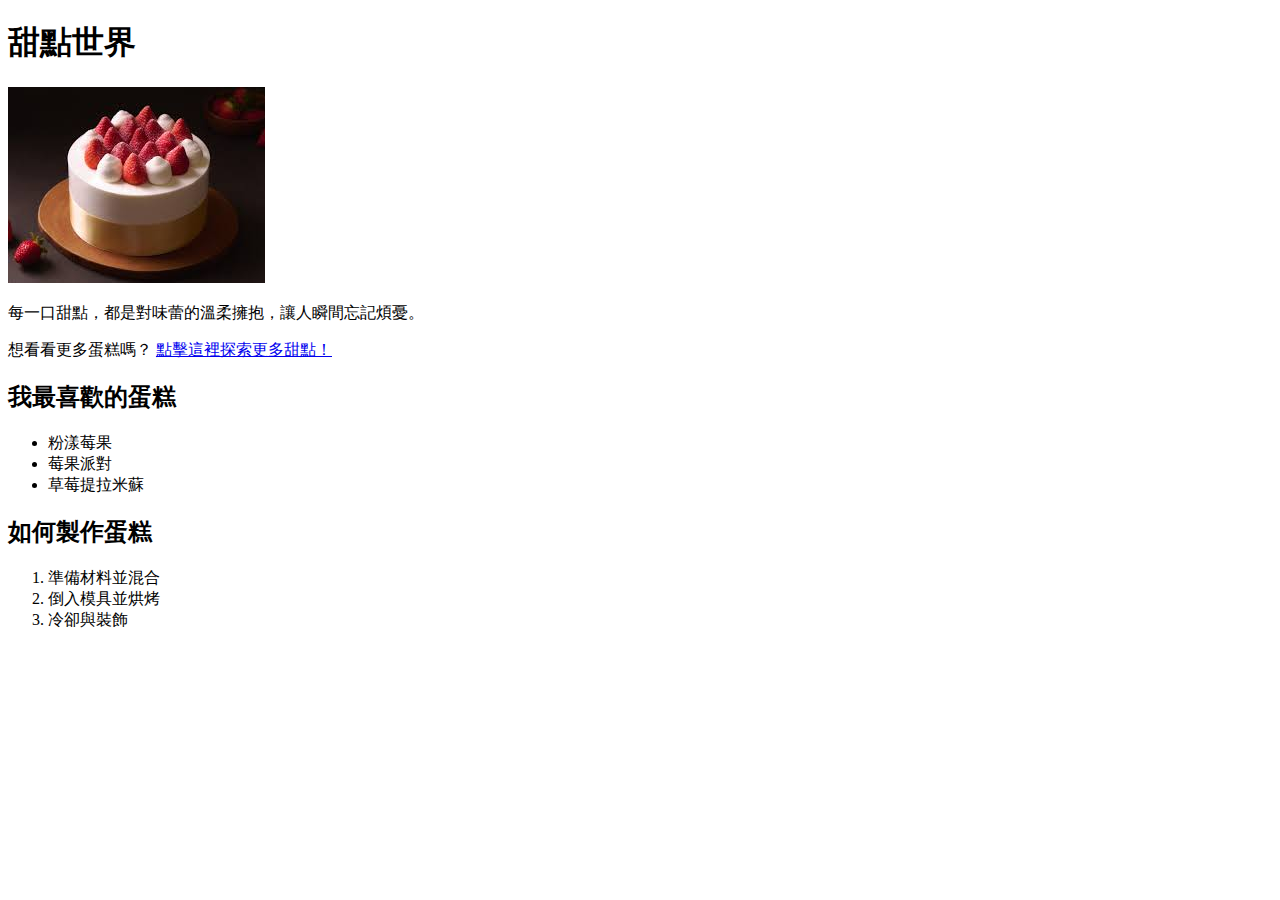
==== index.html @ a81bd74c "Add files via upload" ====
<!DOCTYPE html>
<html>
  <head>
    <meta charset="utf-8" />
    <title>歡迎來到甜點世界</title>
  </head>

  <body>
    <h1>甜點世界</h1>

    <img src="images.jfif" alt="甜點的照片。" />

    <p>
        每一口甜點，都是對味蕾的溫柔擁抱，讓人瞬間忘記煩憂。
    </p>

    <p>
      想看看更多蛋糕嗎？
      <a href="https://www.85cafe.com/Product.php?datatid=8&datasid=16">點擊這裡探索更多甜點！</a>
    </p>

    <h2>我最喜歡的蛋糕</h2>

    <ul>
      <li>粉漾莓果</li>
      <li>莓果派對</li>
      <li>草莓提拉米蘇</li>
    </ul>
    <h2>如何製作蛋糕</h2>

    <ol>
      <li>準備材料並混合</li>
      <li>倒入模具並烘烤</li>
      <li>冷卻與裝飾</li>
    </ol>
      </body>
</html>
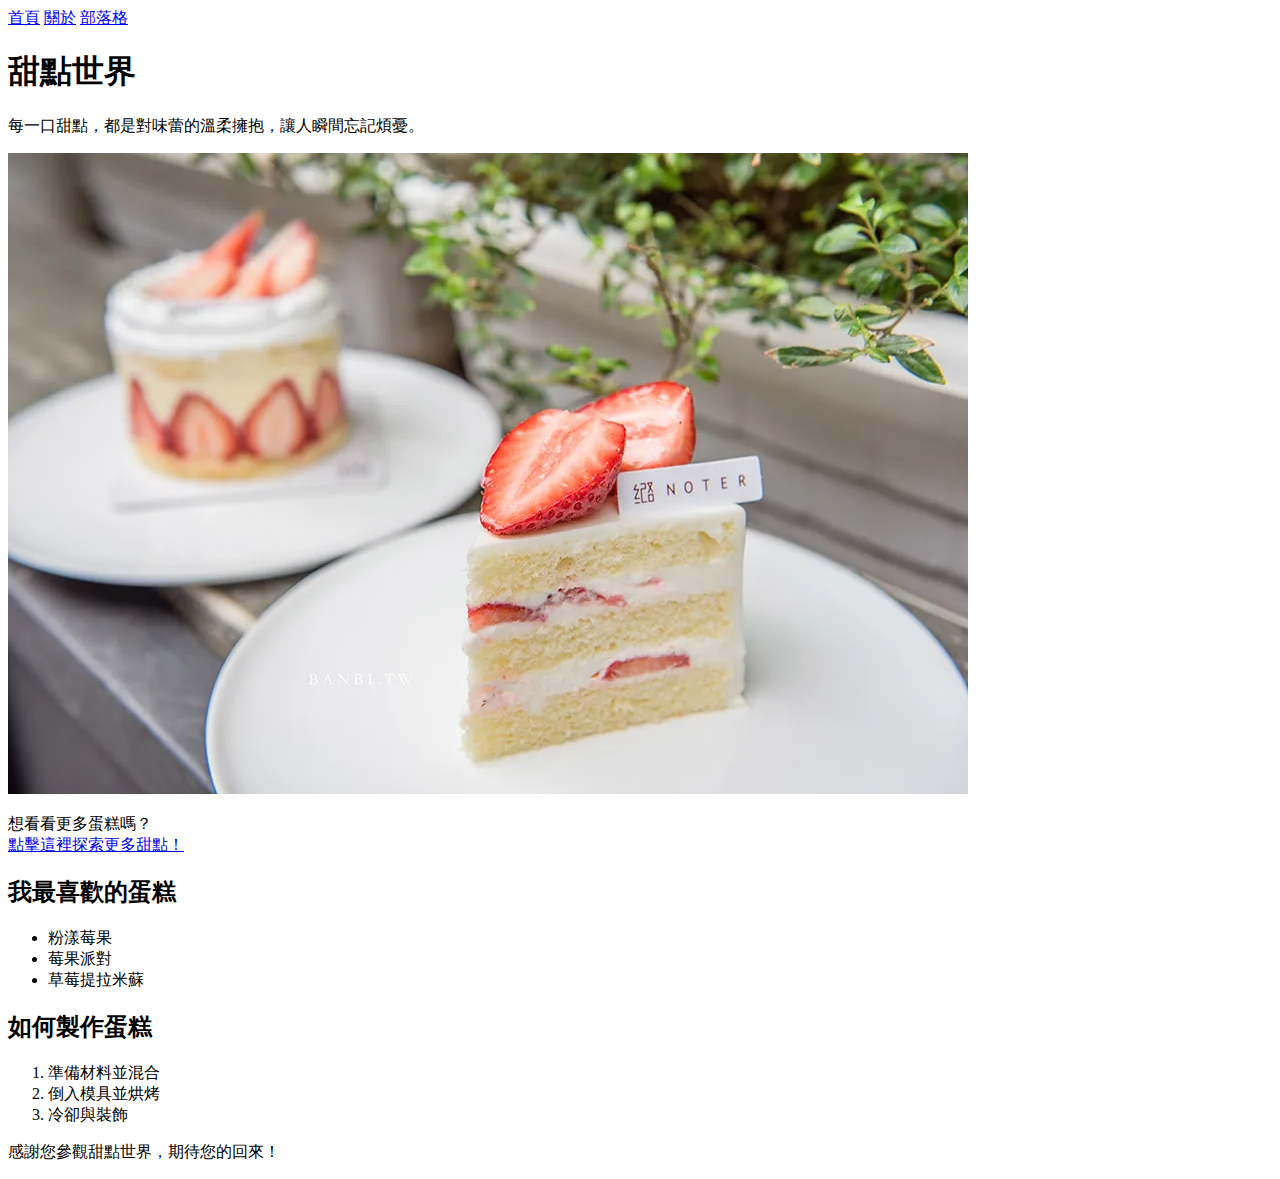
==== commit 64aa4876: "Add files via upload" ====
--- a/index.html
+++ b/index.html
@@ -1,38 +1,60 @@
-
 <!DOCTYPE html>
-<html>
+<html lang="zh-Hant">
   <head>
     <meta charset="utf-8" />
+    <meta name="viewport" content="width=device-width, initial-scale=1.0">
     <title>歡迎來到甜點世界</title>
+    <link rel="stylesheet" href="css/Simple.css"> <!-- 引入 CSS 檔案 -->
   </head>
 
   <body>
-    <h1>甜點世界</h1>
+    <!-- Header Section -->
+    <header>
+      <nav> 
+        <a href="index.html" aria-current="page">首頁</a>
+        <a href="about.html">關於</a>
+        <a href="blog/index.html">部落格</a>
+    </nav>
+      <h1>甜點世界</h1>
+      <p>每一口甜點，都是對味蕾的溫柔擁抱，讓人瞬間忘記煩憂。</p>
+    </header>
 
-    <img src="images.jfif" alt="甜點的照片。" />
+    <!-- Main Content Section -->
+    <main>
+      <section>
+        <img src="images/20190322141539_91.webp" alt="甜點的照片" class="image-banner" />
+      </section>
 
-    <p>
-        每一口甜點，都是對味蕾的溫柔擁抱，讓人瞬間忘記煩憂。
-    </p>
+      <section>
+        <p>
+          想看看更多蛋糕嗎？ <br />
+          <a href="https://www.85cafe.com/Product.php?datatid=8&datasid=16" class="button">點擊這裡探索更多甜點！</a>
+        </p>
+      </section>
 
-    <p>
-      想看看更多蛋糕嗎？
-      <a href="https://www.85cafe.com/Product.php?datatid=8&datasid=16">點擊這裡探索更多甜點！</a>
-    </p>
+      <section>
+        <h2>我最喜歡的蛋糕</h2>
+        <ul>
+          <li>粉漾莓果</li>
+          <li>莓果派對</li>
+          <li>草莓提拉米蘇</li>
+        </ul>
+      </section>
 
-    <h2>我最喜歡的蛋糕</h2>
+      <section>
+        <h2>如何製作蛋糕</h2>
+        <ol>
+          <li>準備材料並混合</li>
+          <li>倒入模具並烘烤</li>
+          <li>冷卻與裝飾</li>
+        </ol>
+      </section>
+    </main>
 
-    <ul>
-      <li>粉漾莓果</li>
-      <li>莓果派對</li>
-      <li>草莓提拉米蘇</li>
-    </ul>
-    <h2>如何製作蛋糕</h2>
+    <!-- Footer Section -->
+    <footer>
+      <p>感謝您參觀甜點世界，期待您的回來！</p>
+    </footer>
+  </body>
+</html>
 
-    <ol>
-      <li>準備材料並混合</li>
-      <li>倒入模具並烘烤</li>
-      <li>冷卻與裝飾</li>
-    </ol>
-      </body>
-</html>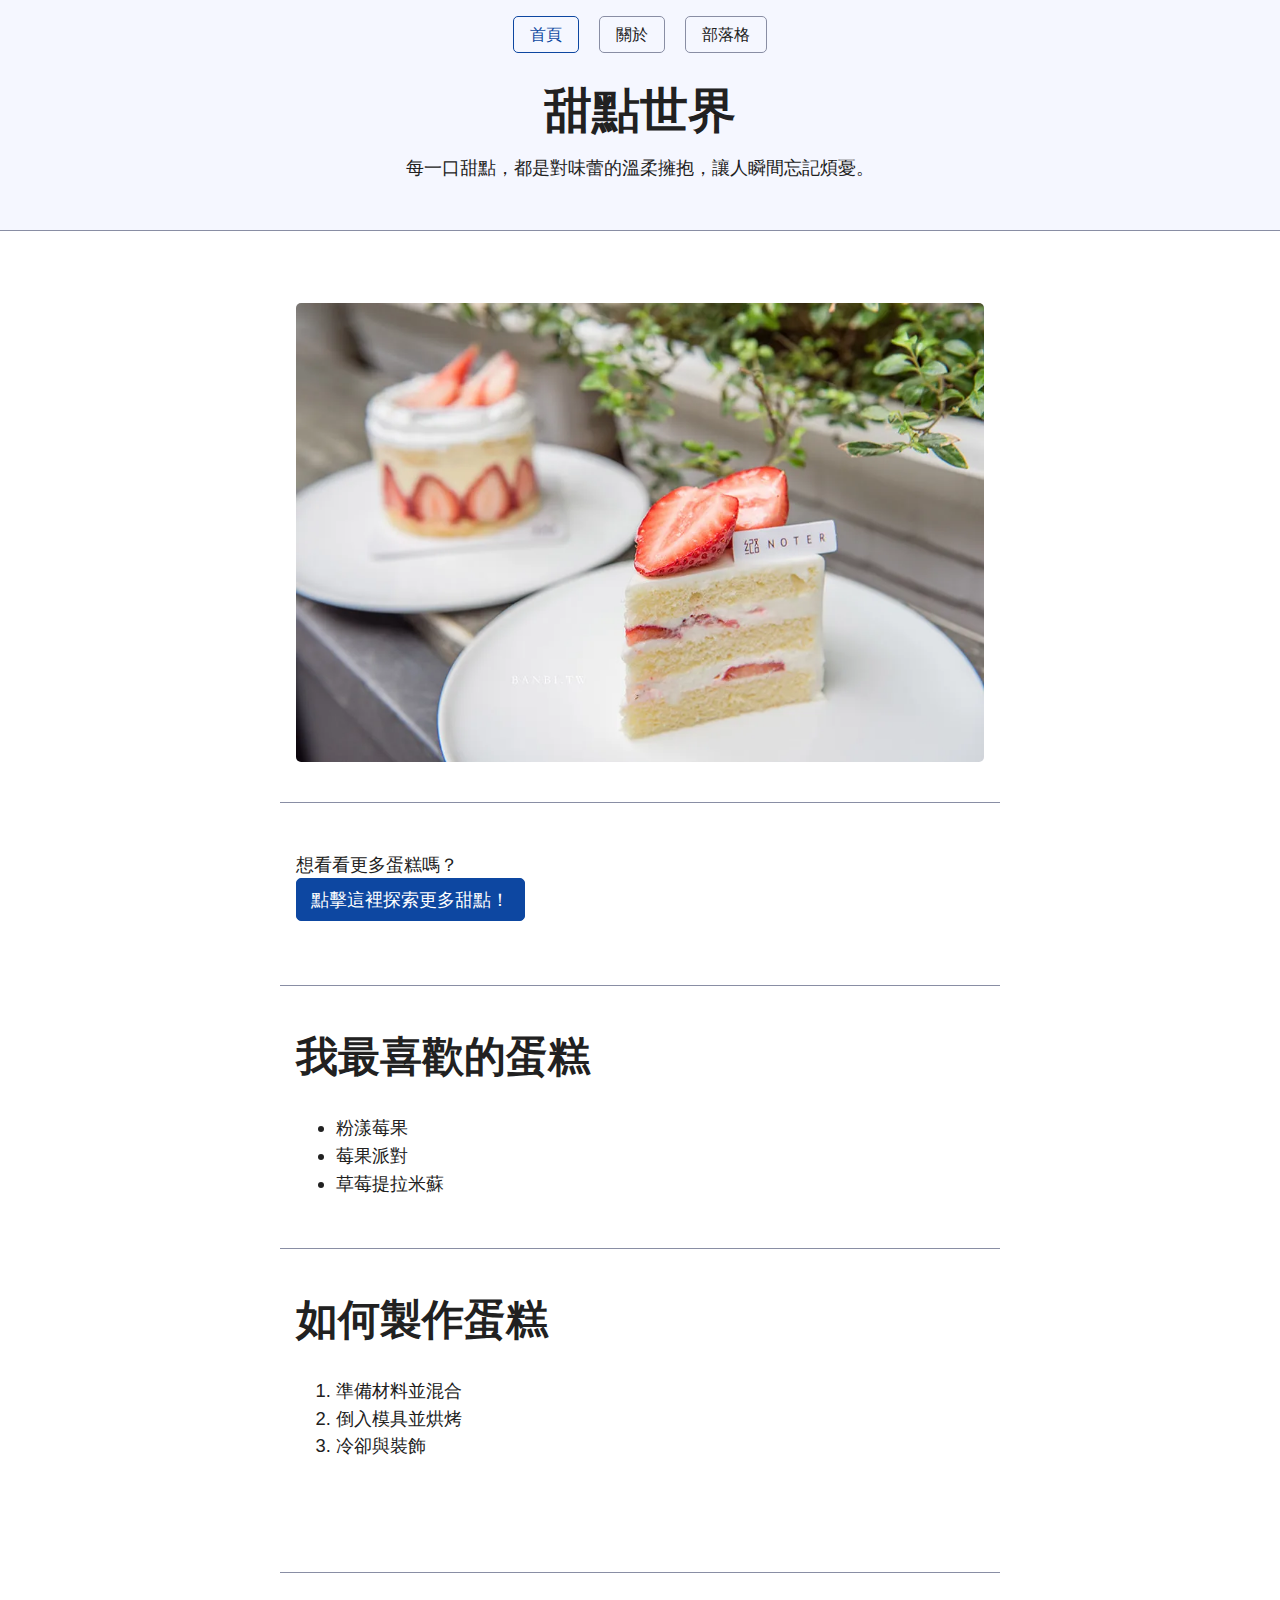
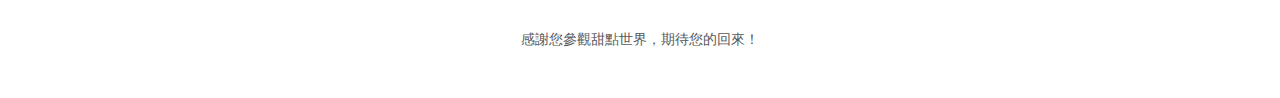
==== commit cf32384a: "改檔名" ====
--- a/index.html
+++ b/index.html
@@ -4,7 +4,7 @@
     <meta charset="utf-8" />
     <meta name="viewport" content="width=device-width, initial-scale=1.0">
     <title>歡迎來到甜點世界</title>
-    <link rel="stylesheet" href="css/Simple.css"> <!-- 引入 CSS 檔案 -->
+    <link rel="stylesheet" href="css/simple.css"> <!-- 引入 CSS 檔案 -->
   </head>
 
   <body>
--- a/css/simple.css
+++ b/css/simple.css
@@ -0,0 +1,755 @@
+/* Global variables. */
+:root {
+    /* Set sans-serif & mono fonts */
+    --sans-font: -apple-system, BlinkMacSystemFont, "Avenir Next", Avenir,
+      "Nimbus Sans L", Roboto, "Noto Sans", "Segoe UI", Arial, Helvetica,
+      "Helvetica Neue", sans-serif;
+    --mono-font: Consolas, Menlo, Monaco, "Andale Mono", "Ubuntu Mono", monospace;
+    --standard-border-radius: 5px;
+  
+    /* Default (light) theme */
+    --bg: #fff;
+    --accent-bg: #f5f7ff;
+    --text: #212121;
+    --text-light: #585858;
+    --border: #898EA4;
+    --accent: #0d47a1;
+    --accent-hover: #1266e2;
+    --accent-text: var(--bg);
+    --code: #d81b60;
+    --preformatted: #444;
+    --marked: #ffdd33;
+    --disabled: #efefef;
+  }
+  
+  /* Dark theme */
+  @media (prefers-color-scheme: dark) {
+    :root {
+      color-scheme: dark;
+      --bg: #212121;
+      --accent-bg: #2b2b2b;
+      --text: #dcdcdc;
+      --text-light: #ababab;
+      --accent: #ffb300;
+      --accent-hover: #ffe099;
+      --accent-text: var(--bg);
+      --code: #f06292;
+      --preformatted: #ccc;
+      --disabled: #111;
+    }
+    /* Add a bit of transparency so light media isn't so glaring in dark mode */
+    img,
+    video {
+      opacity: 0.8;
+    }
+  }
+  
+  /* Reset box-sizing */
+  *, *::before, *::after {
+    box-sizing: border-box;
+  }
+  
+  /* Reset default appearance */
+  textarea,
+  select,
+  input,
+  progress {
+    appearance: none;
+    -webkit-appearance: none;
+    -moz-appearance: none;
+  }
+  
+  html {
+    /* Set the font globally */
+    font-family: var(--sans-font);
+    scroll-behavior: smooth;
+  }
+  
+  /* Make the body a nice central block */
+  body {
+    color: var(--text);
+    background-color: var(--bg);
+    font-size: 1.15rem;
+    line-height: 1.5;
+    display: grid;
+    grid-template-columns: 1fr min(45rem, 90%) 1fr;
+    margin: 0;
+  }
+  body > * {
+    grid-column: 2;
+  }
+  
+  /* Make the header bg full width, but the content inline with body */
+  body > header {
+    background-color: var(--accent-bg);
+    border-bottom: 1px solid var(--border);
+    text-align: center;
+    padding: 0 0.5rem 2rem 0.5rem;
+    grid-column: 1 / -1;
+  }
+  
+  body > header > *:only-child {
+    margin-block-start: 2rem;
+  }
+  
+  body > header h1 {
+    max-width: 1200px;
+    margin: 1rem auto;
+  }
+  
+  body > header p {
+    max-width: 40rem;
+    margin: 1rem auto;
+  }
+  
+  /* Add a little padding to ensure spacing is correct between content and header > nav */
+  main {
+    padding-top: 1.5rem;
+  }
+  
+  body > footer {
+    margin-top: 4rem;
+    padding: 2rem 1rem 1.5rem 1rem;
+    color: var(--text-light);
+    font-size: 0.9rem;
+    text-align: center;
+    border-top: 1px solid var(--border);
+  }
+  
+  /* Format headers */
+  h1 {
+    font-size: 3rem;
+  }
+  
+  h2 {
+    font-size: 2.6rem;
+    margin-top: 3rem;
+  }
+  
+  h3 {
+    font-size: 2rem;
+    margin-top: 3rem;
+  }
+  
+  h4 {
+    font-size: 1.44rem;
+  }
+  
+  h5 {
+    font-size: 1.15rem;
+  }
+  
+  h6 {
+    font-size: 0.96rem;
+  }
+  
+  p {
+    margin: 1.5rem 0;
+  }
+  
+  /* Prevent long strings from overflowing container */
+  p, h1, h2, h3, h4, h5, h6 {
+    overflow-wrap: break-word;
+  }
+  
+  /* Fix line height when title wraps */
+  h1,
+  h2,
+  h3 {
+    line-height: 1.1;
+  }
+  
+  /* Reduce header size on mobile */
+  @media only screen and (max-width: 720px) {
+    h1 {
+      font-size: 2.5rem;
+    }
+  
+    h2 {
+      font-size: 2.1rem;
+    }
+  
+    h3 {
+      font-size: 1.75rem;
+    }
+  
+    h4 {
+      font-size: 1.25rem;
+    }
+  }
+  
+  /* Format links & buttons */
+  a,
+  a:visited {
+    color: var(--accent);
+  }
+  
+  a:hover {
+    text-decoration: none;
+  }
+  
+  button,
+  .button,
+  a.button, /* extra specificity to override a */
+  input[type="submit"],
+  input[type="reset"],
+  input[type="button"] {
+    border: 1px solid var(--accent);
+    background-color: var(--accent);
+    color: var(--accent-text);
+    padding: 0.5rem 0.9rem;
+    text-decoration: none;
+    line-height: normal;
+  }
+  
+  .button[aria-disabled="true"], 
+  input:disabled,
+  textarea:disabled,
+  select:disabled,
+  button[disabled] {
+    cursor: not-allowed;
+    background-color: var(--disabled);
+    border-color: var(--disabled);
+    color: var(--text-light);
+  }
+  
+  input[type="range"] {
+    padding: 0;
+  }
+  
+  /* Set the cursor to '?' on an abbreviation and style the abbreviation to show that there is more information underneath */
+  abbr[title] {
+    cursor: help;
+    text-decoration-line: underline;
+    text-decoration-style: dotted;
+  }
+  
+  button:enabled:hover,
+  .button:not([aria-disabled="true"]):hover,
+  input[type="submit"]:enabled:hover,
+  input[type="reset"]:enabled:hover,
+  input[type="button"]:enabled:hover {
+    background-color: var(--accent-hover);
+    border-color: var(--accent-hover);
+    cursor: pointer;
+  }
+  
+  .button:focus-visible,
+  button:focus-visible:where(:enabled),
+  input:enabled:focus-visible:where(
+    [type="submit"],
+    [type="reset"],
+    [type="button"]
+  ) {
+    outline: 2px solid var(--accent);
+    outline-offset: 1px;
+  }
+  
+  /* Format navigation */
+  header > nav {
+    font-size: 1rem;
+    line-height: 2;
+    padding: 1rem 0 0 0;
+  }
+  
+  /* Use flexbox to allow items to wrap, as needed */
+  header > nav ul,
+  header > nav ol {
+    align-content: space-around;
+    align-items: center;
+    display: flex;
+    flex-direction: row;
+    flex-wrap: wrap;
+    justify-content: center;
+    list-style-type: none;
+    margin: 0;
+    padding: 0;
+  }
+  
+  /* List items are inline elements, make them behave more like blocks */
+  header > nav ul li,
+  header > nav ol li {
+    display: inline-block;
+  }
+  
+  header > nav a,
+  header > nav a:visited {
+    margin: 0 0.5rem 1rem 0.5rem;
+    border: 1px solid var(--border);
+    border-radius: var(--standard-border-radius);
+    color: var(--text);
+    display: inline-block;
+    padding: 0.1rem 1rem;
+    text-decoration: none;
+  }
+  
+  header > nav a:hover,
+  header > nav a.current,
+  header > nav a[aria-current="page"],
+  header > nav a[aria-current="true"] {
+    border-color: var(--accent);
+    color: var(--accent);
+    cursor: pointer;
+  }
+  
+  /* Reduce nav side on mobile */
+  @media only screen and (max-width: 720px) {
+    header > nav a {
+      border: none;
+      padding: 0;
+      text-decoration: underline;
+      line-height: 1;
+    }
+  }
+  
+  /* Consolidate box styling */
+  aside, details, pre, progress {
+    background-color: var(--accent-bg);
+    border: 1px solid var(--border);
+    border-radius: var(--standard-border-radius);
+    margin-bottom: 1rem;
+  }
+  
+  aside {
+    font-size: 1rem;
+    width: 30%;
+    padding: 0 15px;
+    margin-inline-start: 15px;
+    float: right;
+  }
+  *[dir="rtl"] aside {
+    float: left;
+  }
+  
+  /* Make aside full-width on mobile */
+  @media only screen and (max-width: 720px) {
+    aside {
+      width: 100%;
+      float: none;
+      margin-inline-start: 0;
+    }
+  }
+  
+  article, fieldset, dialog {
+    border: 1px solid var(--border);
+    padding: 1rem;
+    border-radius: var(--standard-border-radius);
+    margin-bottom: 1rem;
+  }
+  
+  article h2:first-child,
+  section h2:first-child,
+  article h3:first-child,
+  section h3:first-child {
+    margin-top: 1rem;
+  }
+  
+  section {
+    border-top: 1px solid var(--border);
+    border-bottom: 1px solid var(--border);
+    padding: 2rem 1rem;
+    margin: 3rem 0;
+  }
+  
+  /* Don't double separators when chaining sections */
+  section + section,
+  section:first-child {
+    border-top: 0;
+    padding-top: 0;
+  }
+  
+  section + section {
+    margin-top: 0;
+  }
+  
+  section:last-child {
+    border-bottom: 0;
+    padding-bottom: 0;
+  }
+  
+  details {
+    padding: 0.7rem 1rem;
+  }
+  
+  summary {
+    cursor: pointer;
+    font-weight: bold;
+    padding: 0.7rem 1rem;
+    margin: -0.7rem -1rem;
+    word-break: break-all;
+  }
+  
+  details[open] > summary + * {
+    margin-top: 0;
+  }
+  
+  details[open] > summary {
+    margin-bottom: 0.5rem;
+  }
+  
+  details[open] > :last-child {
+    margin-bottom: 0;
+  }
+  
+  /* Format tables */
+  table {
+    border-collapse: collapse;
+    margin: 1.5rem 0;
+  }
+  
+  figure > table {
+    width: max-content;
+    margin: 0;
+  }
+  
+  td,
+  th {
+    border: 1px solid var(--border);
+    text-align: start;
+    padding: 0.5rem;
+  }
+  
+  th {
+    background-color: var(--accent-bg);
+    font-weight: bold;
+  }
+  
+  tr:nth-child(even) {
+    /* Set every other cell slightly darker. Improves readability. */
+    background-color: var(--accent-bg);
+  }
+  
+  table caption {
+    font-weight: bold;
+    margin-bottom: 0.5rem;
+  }
+  
+  /* Format forms */
+  textarea,
+  select,
+  input,
+  button,
+  .button {
+    font-size: inherit;
+    font-family: inherit;
+    padding: 0.5rem;
+    margin-bottom: 0.5rem;
+    border-radius: var(--standard-border-radius);
+    box-shadow: none;
+    max-width: 100%;
+    display: inline-block;
+  }
+  textarea,
+  select,
+  input {
+    color: var(--text);
+    background-color: var(--bg);
+    border: 1px solid var(--border);
+  }
+  label {
+    display: block;
+  }
+  textarea:not([cols]) {
+    width: 100%;
+  }
+  
+  /* Add arrow to drop-down */
+  select:not([multiple]) {
+    background-image: linear-gradient(45deg, transparent 49%, var(--text) 51%),
+      linear-gradient(135deg, var(--text) 51%, transparent 49%);
+    background-position: calc(100% - 15px), calc(100% - 10px);
+    background-size: 5px 5px, 5px 5px;
+    background-repeat: no-repeat;
+    padding-inline-end: 25px;
+  }
+  *[dir="rtl"] select:not([multiple]) {
+    background-position: 10px, 15px;
+  }
+  
+  /* checkbox and radio button style */
+  input[type="checkbox"],
+  input[type="radio"] {
+    vertical-align: middle;
+    position: relative;
+    width: min-content;
+  }
+  
+  input[type="checkbox"] + label,
+  input[type="radio"] + label {
+    display: inline-block;
+  }
+  
+  input[type="radio"] {
+    border-radius: 100%;
+  }
+  
+  input[type="checkbox"]:checked,
+  input[type="radio"]:checked {
+    background-color: var(--accent);
+  }
+  
+  input[type="checkbox"]:checked::after {
+    /* Creates a rectangle with colored right and bottom borders which is rotated to look like a check mark */
+    content: " ";
+    width: 0.18em;
+    height: 0.32em;
+    border-radius: 0;
+    position: absolute;
+    top: 0.05em;
+    left: 0.17em;
+    background-color: transparent;
+    border-right: solid var(--bg) 0.08em;
+    border-bottom: solid var(--bg) 0.08em;
+    font-size: 1.8em;
+    transform: rotate(45deg);
+  }
+  input[type="radio"]:checked::after {
+    /* creates a colored circle for the checked radio button  */
+    content: " ";
+    width: 0.25em;
+    height: 0.25em;
+    border-radius: 100%;
+    position: absolute;
+    top: 0.125em;
+    background-color: var(--bg);
+    left: 0.125em;
+    font-size: 32px;
+  }
+  
+  /* Makes input fields wider on smaller screens */
+  @media only screen and (max-width: 720px) {
+    textarea,
+    select,
+    input {
+      width: 100%;
+    }
+  }
+  
+  /* Set a height for color input */
+  input[type="color"] {
+    height: 2.5rem;
+    padding:  0.2rem;
+  }
+  
+  /* do not show border around file selector button */
+  input[type="file"] {
+    border: 0;
+  }
+  
+  /* Misc body elements */
+  hr {
+    border: none;
+    height: 1px;
+    background: var(--border);
+    margin: 1rem auto;
+  }
+  
+  mark {
+    padding: 2px 5px;
+    border-radius: var(--standard-border-radius);
+    background-color: var(--marked);
+    color: black;
+  }
+  
+  mark a {
+    color: #0d47a1;
+  }
+  
+  img,
+  video {
+    max-width: 100%;
+    height: auto;
+    border-radius: var(--standard-border-radius);
+  }
+  
+  figure {
+    margin: 0;
+    display: block;
+    overflow-x: auto;
+  }
+  
+  figure > img,
+  figure > picture > img {
+    display: block;
+    margin-inline: auto;
+  }
+  
+  figcaption {
+    text-align: center;
+    font-size: 0.9rem;
+    color: var(--text-light);
+    margin-block: 1rem;
+  }
+  
+  blockquote {
+    margin-inline-start: 2rem;
+    margin-inline-end: 0;
+    margin-block: 2rem;
+    padding: 0.4rem 0.8rem;
+    border-inline-start: 0.35rem solid var(--accent);
+    color: var(--text-light);
+    font-style: italic;
+  }
+  
+  cite {
+    font-size: 0.9rem;
+    color: var(--text-light);
+    font-style: normal;
+  }
+  
+  dt {
+      color: var(--text-light);
+  }
+  
+  /* Use mono font for code elements */
+  code,
+  pre,
+  pre span,
+  kbd,
+  samp {
+    font-family: var(--mono-font);
+    color: var(--code);
+  }
+  
+  kbd {
+    color: var(--preformatted);
+    border: 1px solid var(--preformatted);
+    border-bottom: 3px solid var(--preformatted);
+    border-radius: var(--standard-border-radius);
+    padding: 0.1rem 0.4rem;
+  }
+  
+  pre {
+    padding: 1rem 1.4rem;
+    max-width: 100%;
+    overflow: auto;
+    color: var(--preformatted);
+  }
+  
+  /* Fix embedded code within pre */
+  pre code {
+    color: var(--preformatted);
+    background: none;
+    margin: 0;
+    padding: 0;
+  }
+  
+  /* Progress bars */
+  /* Declarations are repeated because you */
+  /* cannot combine vendor-specific selectors */
+  progress {
+    width: 100%;
+  }
+  
+  progress:indeterminate {
+    background-color: var(--accent-bg);
+  }
+  
+  progress::-webkit-progress-bar {
+    border-radius: var(--standard-border-radius);
+    background-color: var(--accent-bg);
+  }
+  
+  progress::-webkit-progress-value {
+    border-radius: var(--standard-border-radius);
+    background-color: var(--accent);
+  }
+  
+  progress::-moz-progress-bar {
+    border-radius: var(--standard-border-radius);
+    background-color: var(--accent);
+    transition-property: width;
+    transition-duration: 0.3s;
+  }
+  
+  progress:indeterminate::-moz-progress-bar {
+    background-color: var(--accent-bg);
+  }
+  
+  dialog {
+    background-color: var(--bg);
+    max-width: 40rem;
+    margin: auto;
+  }
+  
+  dialog::backdrop {
+    background-color: var(--bg);
+    opacity: 0.8;
+  }
+  
+  @media only screen and (max-width: 720px) {
+    dialog {
+      max-width: calc(100vw - 2rem);
+    }
+  }
+  
+  /* Superscript & Subscript */
+  /* Prevent scripts from affecting line-height. */
+  sup, sub {
+    vertical-align: baseline;
+    position: relative;
+  }
+  
+  sup {
+    top: -0.4em;
+  }
+  
+  sub { 
+    top: 0.3em; 
+  }
+  
+  /* Classes for notices */
+  .notice {
+    background: var(--accent-bg);
+    border: 2px solid var(--border);
+    border-radius: var(--standard-border-radius);
+    padding: 1.5rem;
+    margin: 2rem 0;
+  }
+  
+  /* Print */
+  @media print {
+    @page {
+      margin: 1cm;
+    }
+    body {
+      display: block;
+    }
+    body > header {
+      background-color: unset;
+    }
+    body > header nav,
+    body > footer {
+      display: none;
+    }
+    article {
+      border: none;
+      padding: 0;
+    }
+    a[href^="http"]::after {
+      content: " <" attr(href) ">";
+    }
+    abbr[title]:after {
+      content: " (" attr(title) ")";
+    }
+    a {
+      text-decoration: none;
+    }
+    p {
+      widows: 3;
+      orphans: 3;
+    }
+    hr {
+      border-top: 1px solid var(--border);
+    }
+    mark {
+      border: 1px solid var(--border);
+    }
+    pre, table, figure, img, svg {
+      break-inside: avoid;
+    }
+    pre code {
+      white-space: pre-wrap;
+    }
+  }
+  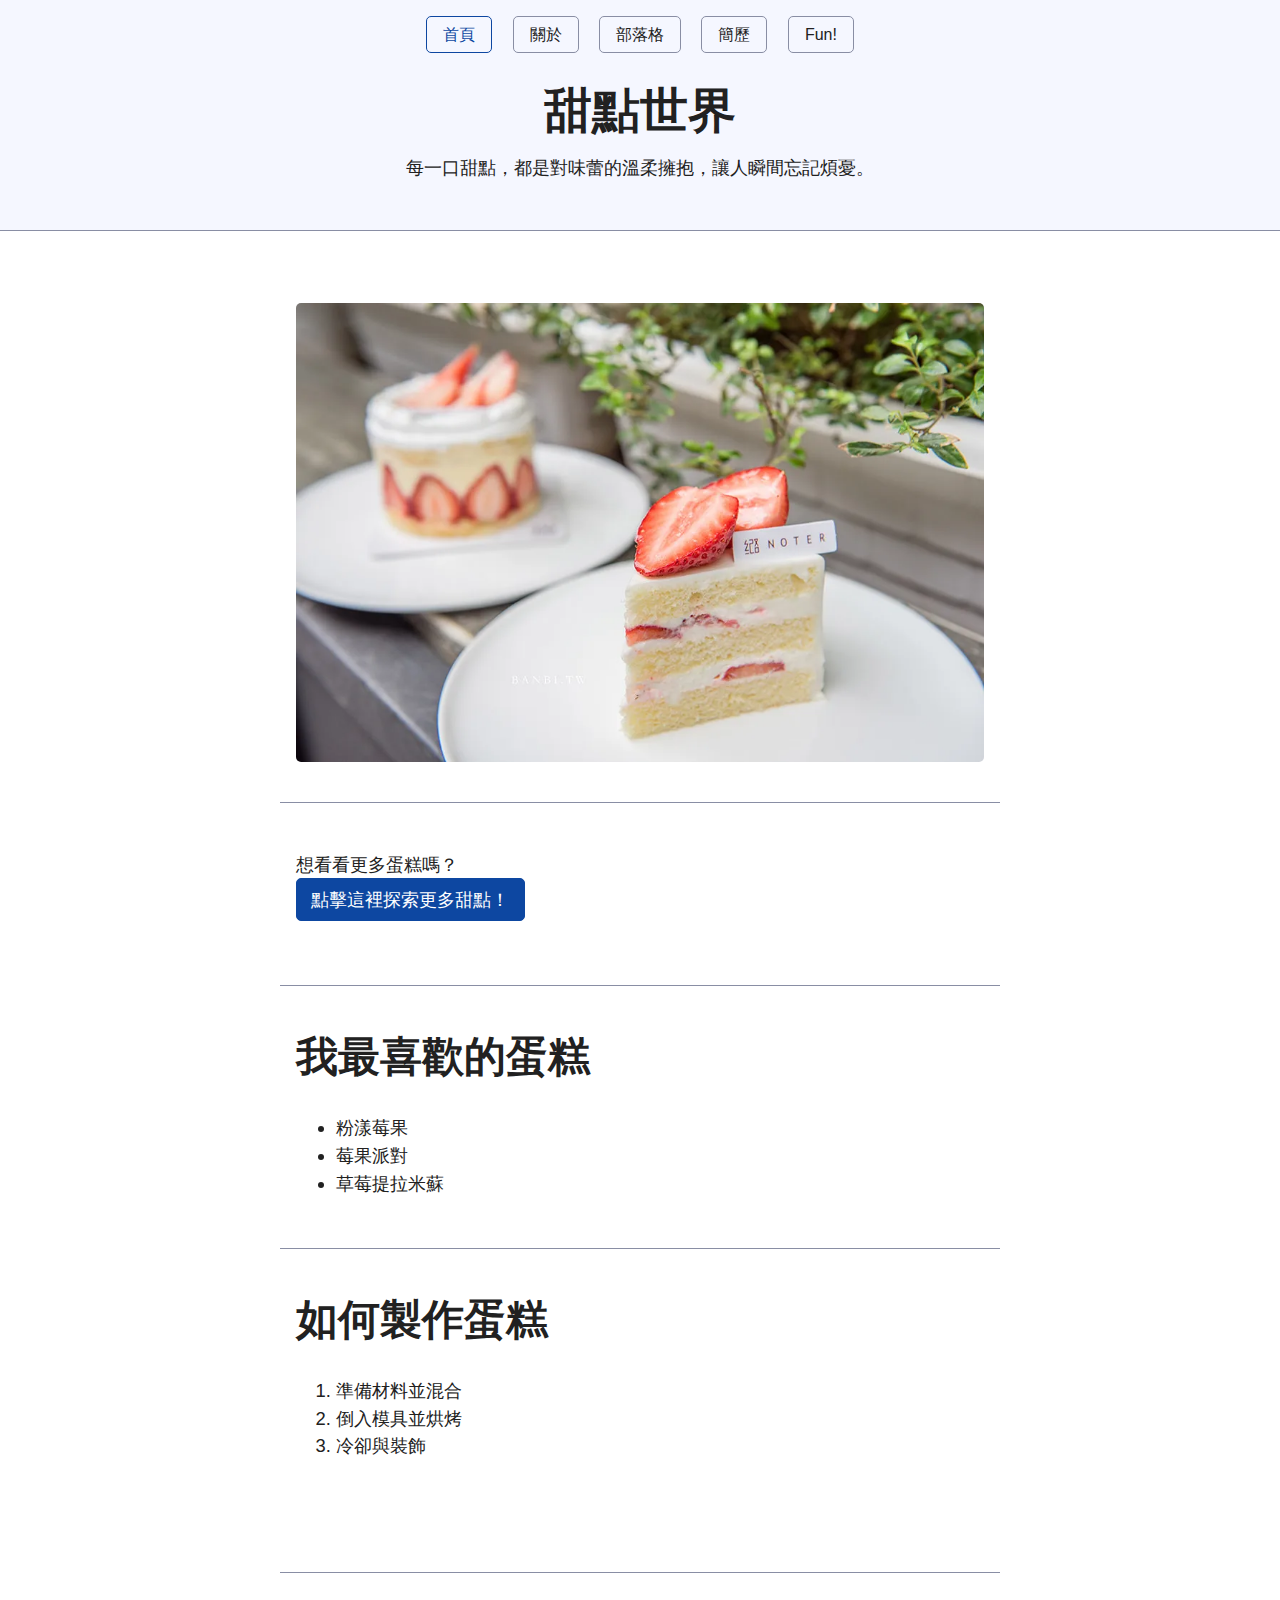
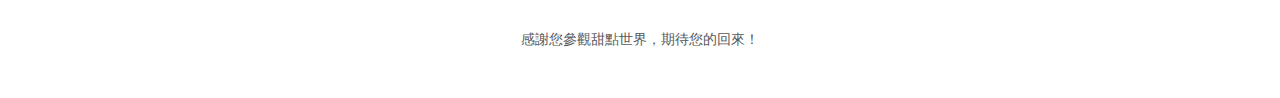
==== commit 975f2062: "拉霸機" ====
--- a/index.html
+++ b/index.html
@@ -1,60 +1,63 @@
 <!DOCTYPE html>
 <html lang="zh-Hant">
-  <head>
-    <meta charset="utf-8" />
-    <meta name="viewport" content="width=device-width, initial-scale=1.0">
-    <title>歡迎來到甜點世界</title>
-    <link rel="stylesheet" href="css/simple.css"> <!-- 引入 CSS 檔案 -->
-  </head>
 
-  <body>
-    <!-- Header Section -->
-    <header>
-      <nav> 
-        <a href="index.html" aria-current="page">首頁</a>
-        <a href="about.html">關於</a>
-        <a href="blog/index.html">部落格</a>
+<head>
+  <meta charset="utf-8" />
+  <meta name="viewport" content="width=device-width, initial-scale=1.0">
+  <title>歡迎來到甜點世界</title>
+  <link rel="stylesheet" href="css/simple.css"> <!-- 引入 CSS 檔案 -->
+</head>
+
+<body>
+  <!-- Header Section -->
+  <header>
+    <nav>
+      <a href="index.html" aria-current="page">首頁</a>
+      <a href="about.html">關於</a>
+      <a href="blog/index.html">部落格</a>
+      <a href="resume.html">簡歷</a>
+      <a href="fun.html">Fun!</a>
     </nav>
-      <h1>甜點世界</h1>
-      <p>每一口甜點，都是對味蕾的溫柔擁抱，讓人瞬間忘記煩憂。</p>
-    </header>
+    <h1>甜點世界</h1>
+    <p>每一口甜點，都是對味蕾的溫柔擁抱，讓人瞬間忘記煩憂。</p>
+  </header>
 
-    <!-- Main Content Section -->
-    <main>
-      <section>
-        <img src="images/20190322141539_91.webp" alt="甜點的照片" class="image-banner" />
-      </section>
+  <!-- Main Content Section -->
+  <main>
+    <section>
+      <img src="images/20190322141539_91.webp" alt="甜點的照片" class="image-banner" />
+    </section>
 
-      <section>
-        <p>
-          想看看更多蛋糕嗎？ <br />
-          <a href="https://www.85cafe.com/Product.php?datatid=8&datasid=16" class="button">點擊這裡探索更多甜點！</a>
-        </p>
-      </section>
+    <section>
+      <p>
+        想看看更多蛋糕嗎？ <br />
+        <a href="https://www.85cafe.com/Product.php?datatid=8&datasid=16" class="button">點擊這裡探索更多甜點！</a>
+      </p>
+    </section>
 
-      <section>
-        <h2>我最喜歡的蛋糕</h2>
-        <ul>
-          <li>粉漾莓果</li>
-          <li>莓果派對</li>
-          <li>草莓提拉米蘇</li>
-        </ul>
-      </section>
+    <section>
+      <h2>我最喜歡的蛋糕</h2>
+      <ul>
+        <li>粉漾莓果</li>
+        <li>莓果派對</li>
+        <li>草莓提拉米蘇</li>
+      </ul>
+    </section>
 
-      <section>
-        <h2>如何製作蛋糕</h2>
-        <ol>
-          <li>準備材料並混合</li>
-          <li>倒入模具並烘烤</li>
-          <li>冷卻與裝飾</li>
-        </ol>
-      </section>
-    </main>
+    <section>
+      <h2>如何製作蛋糕</h2>
+      <ol>
+        <li>準備材料並混合</li>
+        <li>倒入模具並烘烤</li>
+        <li>冷卻與裝飾</li>
+      </ol>
+    </section>
+  </main>
 
-    <!-- Footer Section -->
-    <footer>
-      <p>感謝您參觀甜點世界，期待您的回來！</p>
-    </footer>
-  </body>
-</html>
+  <!-- Footer Section -->
+  <footer>
+    <p>感謝您參觀甜點世界，期待您的回來！</p>
+  </footer>
+</body>
 
+</html>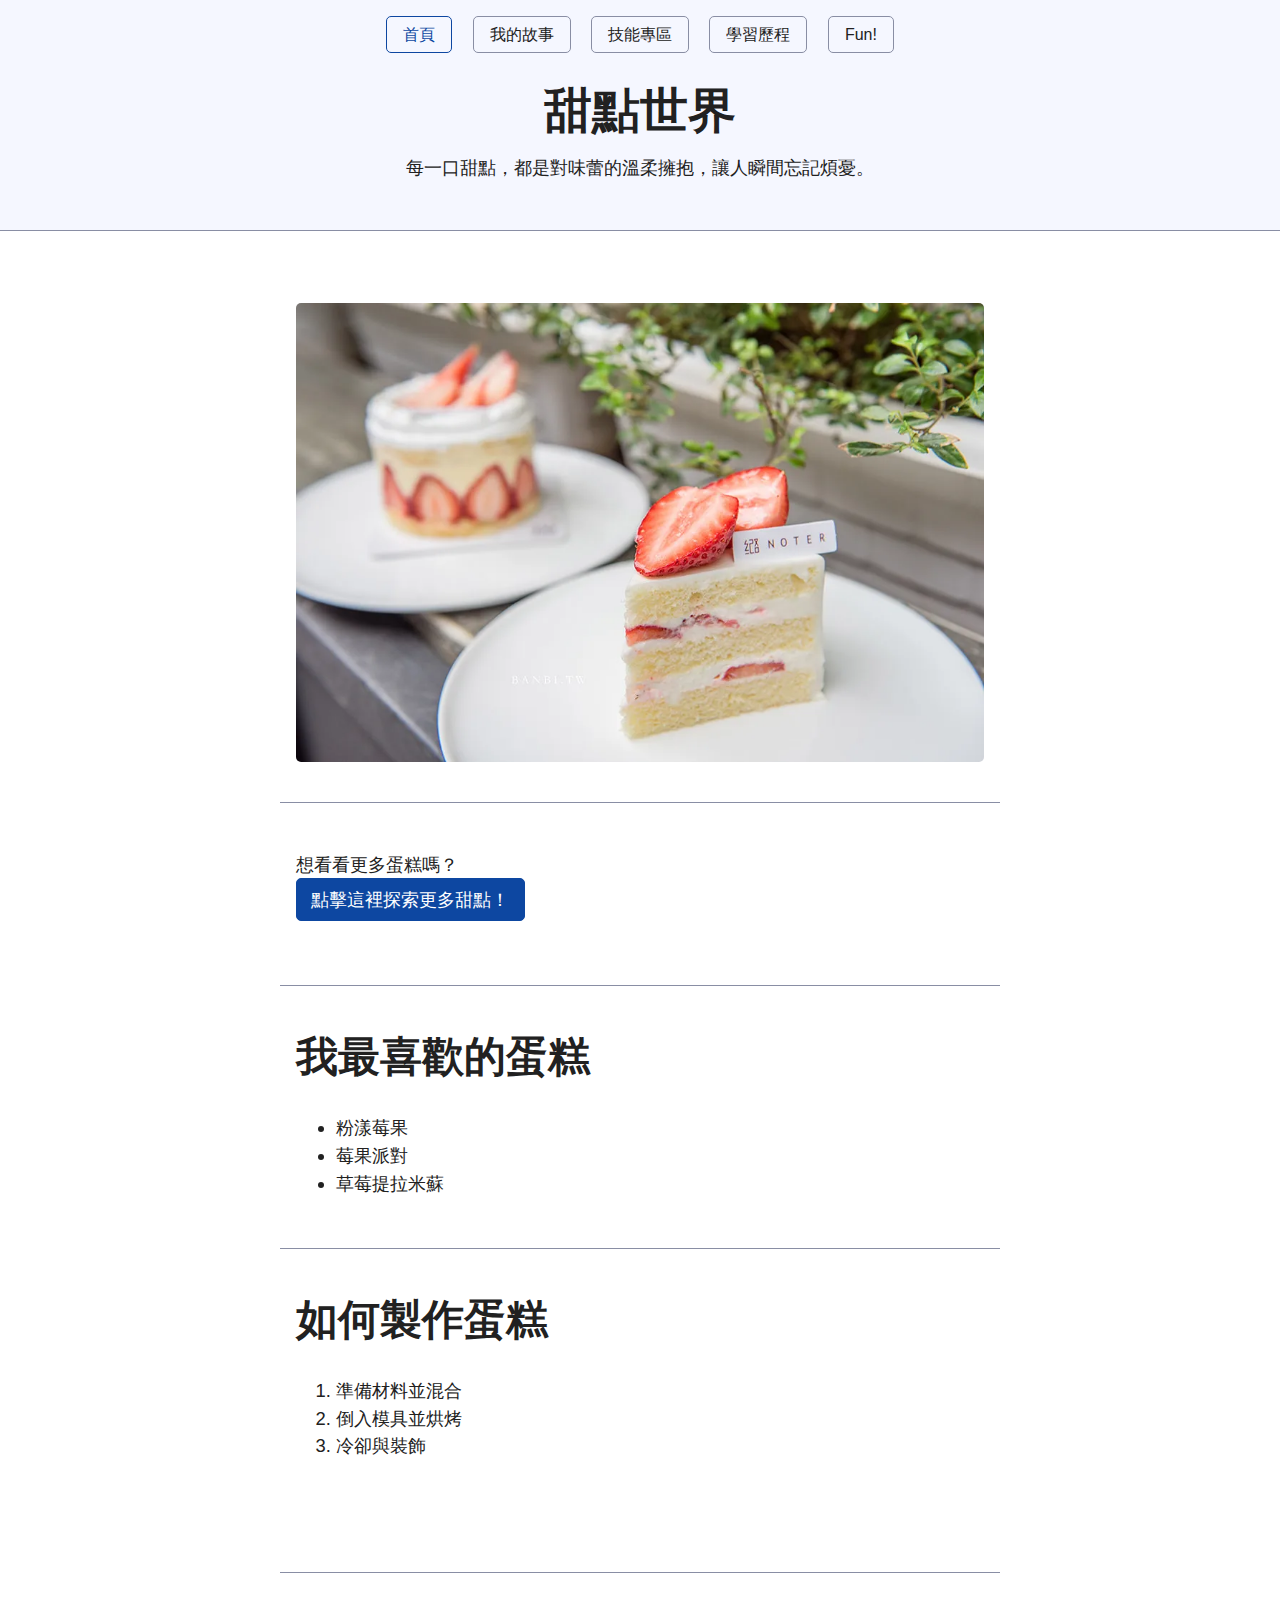
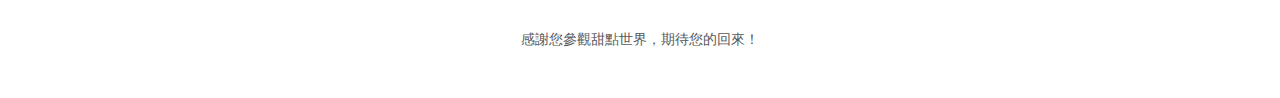
==== commit 114db7be: "選單" ====
--- a/index.html
+++ b/index.html
@@ -13,9 +13,9 @@
   <header>
     <nav>
       <a href="index.html" aria-current="page">首頁</a>
-      <a href="about.html">關於</a>
-      <a href="blog/index.html">部落格</a>
-      <a href="resume.html">簡歷</a>
+      <a href="story.html">我的故事</a>
+      <a href="blog/index.html">技能專區</a>
+      <a href="resume.html">學習歷程</a>
       <a href="fun.html">Fun!</a>
     </nav>
     <h1>甜點世界</h1>
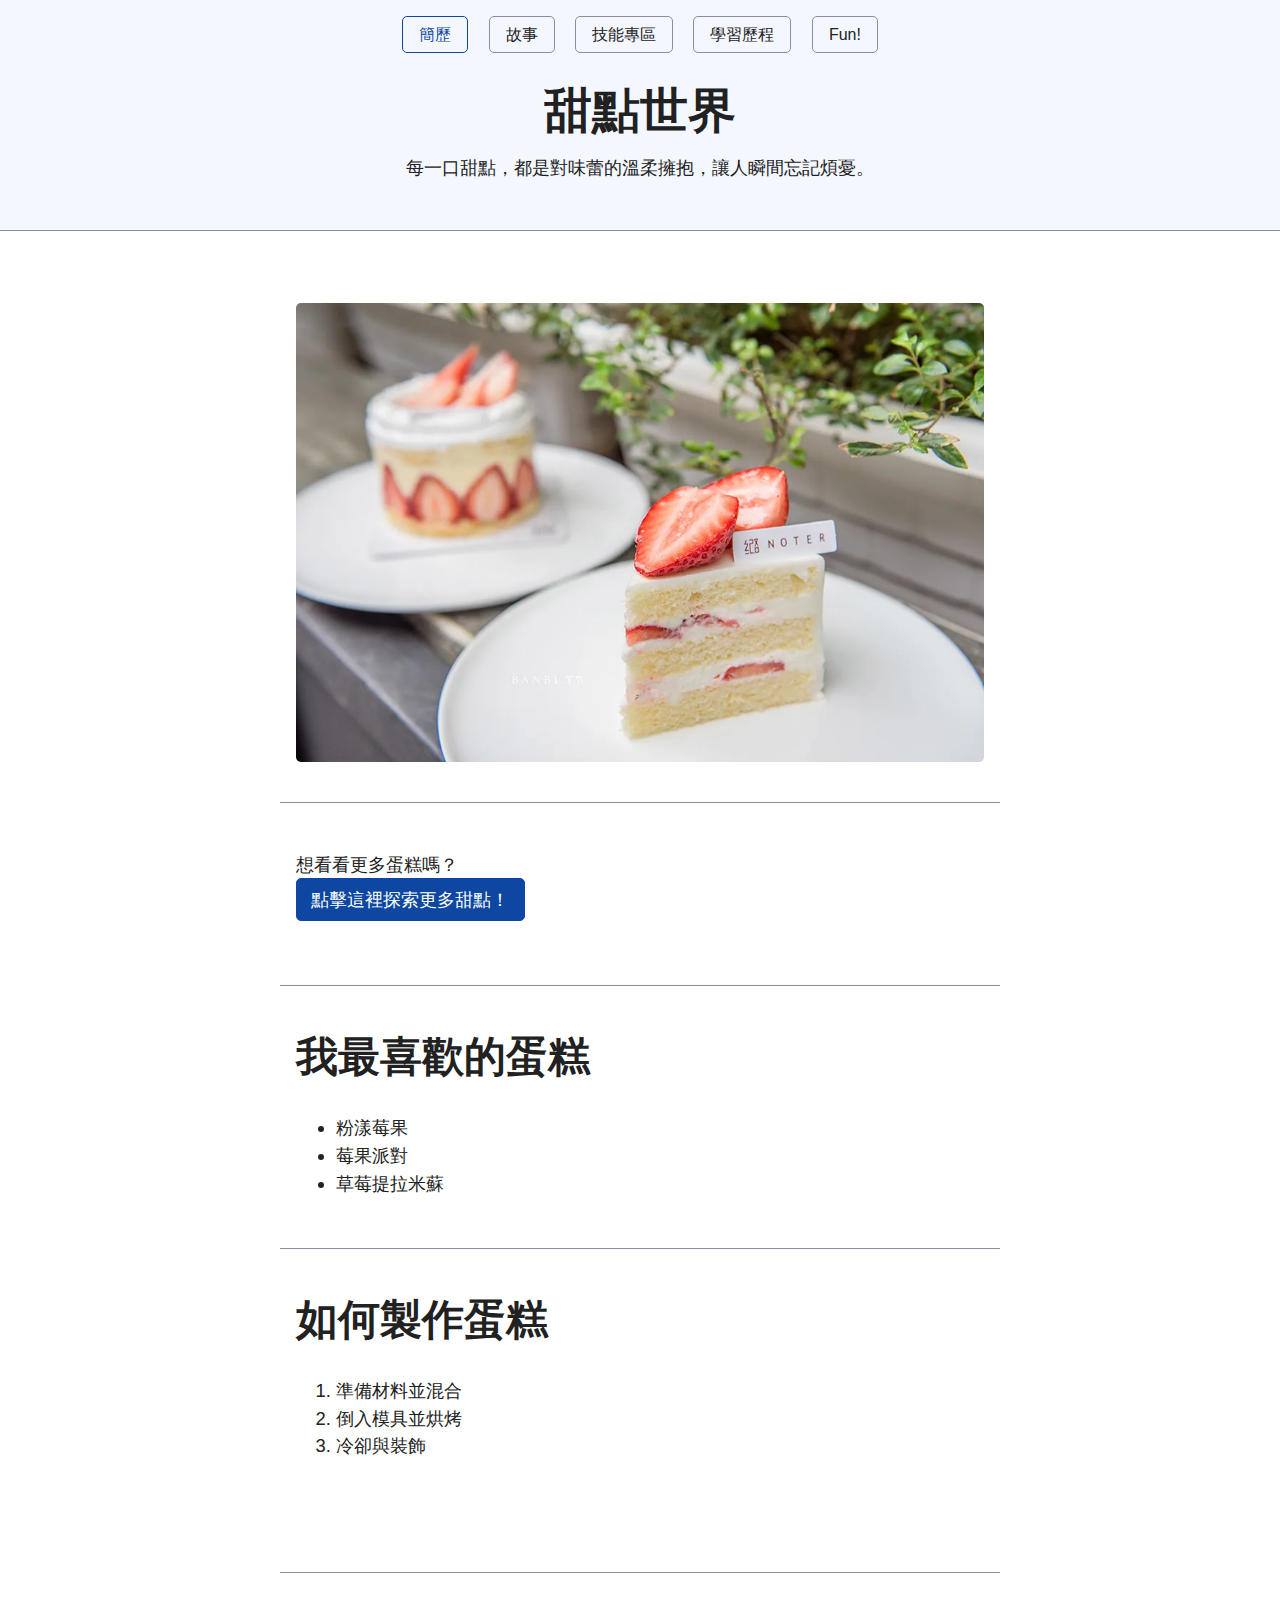
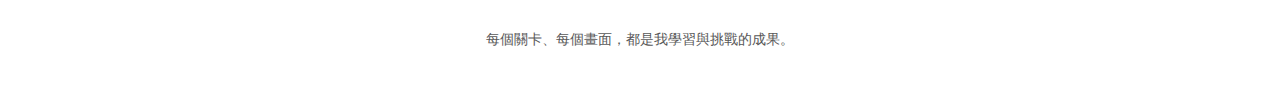
==== commit 0bb0cada: "簡介" ====
--- a/index.html
+++ b/index.html
@@ -4,7 +4,7 @@
 <head>
   <meta charset="utf-8" />
   <meta name="viewport" content="width=device-width, initial-scale=1.0">
-  <title>歡迎來到甜點世界</title>
+  <title>關於我的個人介紹</title>
   <link rel="stylesheet" href="css/simple.css"> <!-- 引入 CSS 檔案 -->
 </head>
 
@@ -12,8 +12,8 @@
   <!-- Header Section -->
   <header>
     <nav>
-      <a href="index.html" aria-current="page">首頁</a>
-      <a href="story.html">我的故事</a>
+      <a href="index.html" aria-current="page">簡歷</a>
+      <a href="story.html">故事</a>
       <a href="blog/index.html">技能專區</a>
       <a href="resume.html">學習歷程</a>
       <a href="fun.html">Fun!</a>
@@ -56,7 +56,7 @@
 
   <!-- Footer Section -->
   <footer>
-    <p>感謝您參觀甜點世界，期待您的回來！</p>
+    <p>每個關卡、每個畫面，都是我學習與挑戰的成果。</p>
   </footer>
 </body>
 
